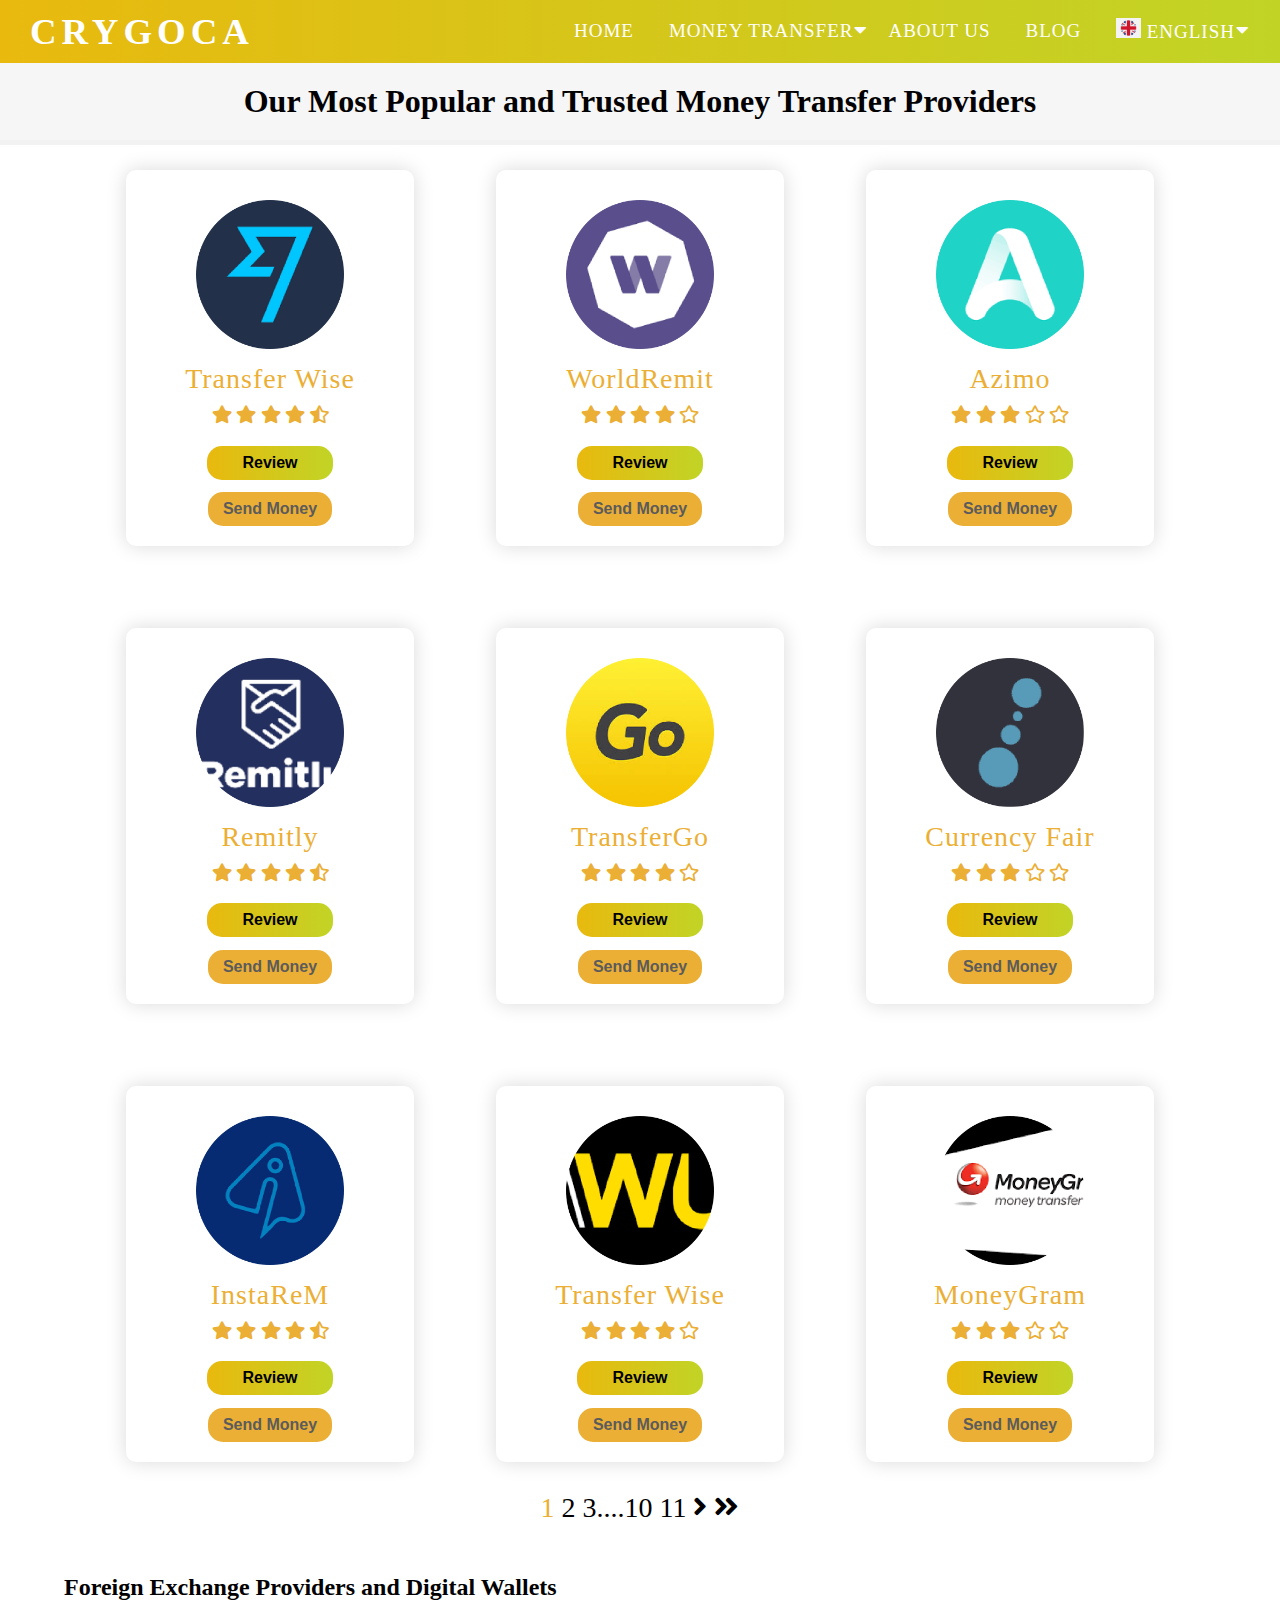
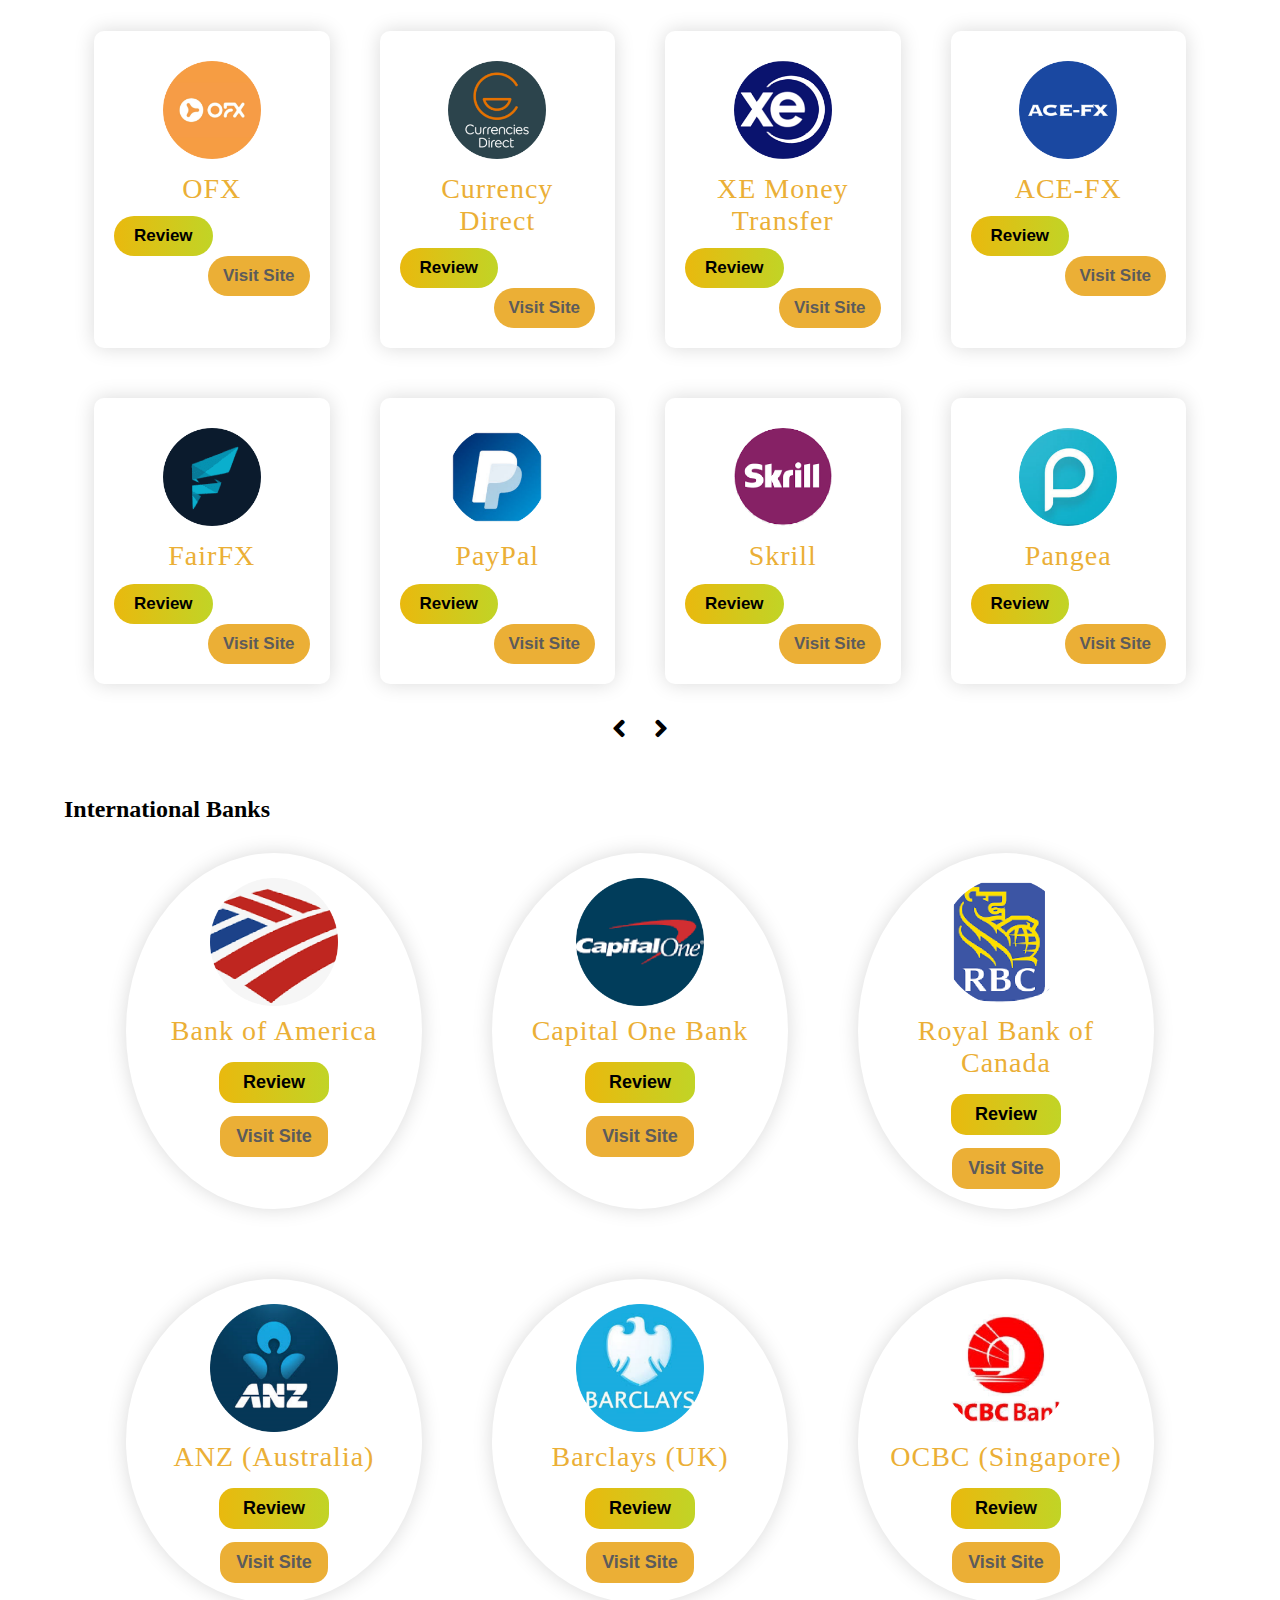
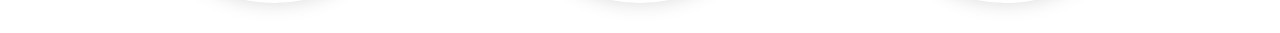
==== transferprovider.html @ bf5e72c8 "create web pages" ====
<!DOCTYPE html>
<html lang="en" dir="ltr">
  <head>
    <title></title>
    <meta charset="utf-8">
    <meta name="viewport" content="width=device-width, initial-scale=1.0">
    
    <link href="css/css/all.css" rel="stylesheet">
    <link rel="stylesheet" href="styles.css">

  </head>

<body>  

<!-- HEADER -->

    <header class="header">
      <div class="container">
        <div class="header-left">
          <a href="index.html" class="crygoca">CRYGOCA</a>
        </div>
        <div class="header-right">    
          <input type="checkbox" id="navTrigger">
          <label for="navTrigger" class="nav-icon">
            <i class="fa fa-bars" id="open" aria-hidden="true"></i>
            <i class="fa fa-times" id="close" aria-hidden="true"></i>
          </label>
          <nav class="main-nav">
            <ul class="dropdown">
              <li class="drop-menu"><a class="item" href="index.html">HOME</a></li>
              <li class="drop-menu">
                <a class="item" href="#">MONEY TRANSFER</a> <i class="fas fa-caret-down" id="careti"></i>
                <ul class="dropdown">
                  <li class="drop-menu"><a class="anchor-item" href="moneytransfer.html">Compare</a></li> 
                  <li class="drop-menu"><a class="anchor-item" href="transferprovider.html">Transfer Provider</a> <i class="fas fa-caret-down" id="caret"></i><br>
                    <ul class="dropdown">
                      <li class="drop-menu"><a class="anchor-item2" href="transferwise.html">Transferwise</a></li>
                    </ul>
                  </li>
                </ul>
              </li>
              <li class="drop-menu"><a class="item" href="aboutus.html">ABOUT US</a></li>
              <li class="drop-menu"><a class="item" href="blog.html">BLOG</a></li>
              <li class="drop-menu"><a class="item" href="#"><img src="images/uk.png" class="uk-image"> ENGLISH</a> <i class="fas fa-caret-down" id="careti"></i>
                <ul class="dropdown">
                  <li class="drop-menu"><a class="sub-item" href="#"><img src="images/uk.png" class="uk-image"> <b>GERMANY</b></a></li> 
                </ul>
              </li>
            </ul>
          </nav>
        </div>
      </div>
    </header>


<!-- SECTION 1 -->

    <div class="popular">
    	<h1 class="popular-heading">Our Most Popular and Trusted Money Transfer Providers</h1>
    </div>

    <div class="popular-container">
      	<div class="popular-row">
      		<div class="popular-col">
      			<img src="images/t-wise.png" class="transferwise-img" alt="responsive">
        		<div class="transferwise-heading">Transfer Wise</div>
            	<div class="rating">
              		<i class="fas fa-star transferwise-star"></i>
              		<i class="fas fa-star transferwise-star"></i>
              		<i class="fas fa-star transferwise-star"></i>
              		<i class="fas fa-star transferwise-star"></i>
              		<i class="fas fa-star-half-alt transferwise-star"></i>
            	</div>
	            <button class="transfer-review">Review</button>
	            <br>
	            <button class="transfer-send">Send Money</button>
	        </div>
	        <div class="popular-col">
      			<img src="images/w-remit.png" class="transferwise-img" alt="responsive">
        		<div class="transferwise-heading">WorldRemit</div>
            	<div class="rating">
              		<i class="fas fa-star transferwise-star"></i>
              		<i class="fas fa-star transferwise-star"></i>
              		<i class="fas fa-star transferwise-star"></i>
              		<i class="fas fa-star transferwise-star"></i>
              		<i class="far fa-star transferwise-star"></i>
            	</div>
	            <button class="transfer-review">Review</button>
	            <br>
	            <button class="transfer-send">Send Money</button>
	        </div>
	        <div class="popular-col">
      			<img src="images/azimo.png" class="transferwise-img" alt="responsive">
        		<div class="transferwise-heading">Azimo</div>
            	<div class="rating">
              		<i class="fas fa-star transferwise-star"></i>
              		<i class="fas fa-star transferwise-star"></i>
              		<i class="fas fa-star transferwise-star"></i>
              		<i class="far fa-star transferwise-star"></i>
              		<i class="far fa-star transferwise-star"></i>
            	</div>
	            <button class="transfer-review">Review</button>
	            <br>
	            <button class="transfer-send">Send Money</button>
	        </div>
	        <div class="popular-col">
      			<img src="images/remit.png" class="transferwise-img" alt="responsive">
        		<div class="transferwise-heading">Remitly</div>
            	<div class="rating">
              		<i class="fas fa-star transferwise-star"></i>
              		<i class="fas fa-star transferwise-star"></i>
              		<i class="fas fa-star transferwise-star"></i>
              		<i class="fas fa-star transferwise-star"></i>
              		<i class="fas fa-star-half-alt transferwise-star"></i>
            	</div>
	            <button class="transfer-review">Review</button>
	            <br>
	            <button class="transfer-send">Send Money</button>
	        </div>
	        <div class="popular-col">
      			<img src="images/t-go.png" class="transferwise-img" alt="responsive">
        		<div class="transferwise-heading">TransferGo</div>
            	<div class="rating">
              		<i class="fas fa-star transferwise-star"></i>
              		<i class="fas fa-star transferwise-star"></i>
              		<i class="fas fa-star transferwise-star"></i>
              		<i class="fas fa-star transferwise-star"></i>
              		<i class="far fa-star transferwise-star"></i>
            	</div>
	            <button class="transfer-review">Review</button>
	            <br>
	            <button class="transfer-send">Send Money</button>
	        </div>
	        <div class="popular-col">
      			<img src="images/c-fair.png" class="transferwise-img" alt="responsive">
        		<div class="transferwise-heading">Currency Fair</div>
            	<div class="rating">
              		<i class="fas fa-star transferwise-star"></i>
              		<i class="fas fa-star transferwise-star"></i>
              		<i class="fas fa-star transferwise-star"></i>
              		<i class="far fa-star transferwise-star"></i>
              		<i class="far fa-star transferwise-star"></i>
            	</div>
	            <button class="transfer-review">Review</button>
	            <br>
	            <button class="transfer-send">Send Money</button>
	        </div>
	        <div class="popular-col">
      			<img src="images/i-rem.png" class="transferwise-img" alt="responsive">
        		<div class="transferwise-heading">InstaReM</div>
            	<div class="rating">
              		<i class="fas fa-star transferwise-star"></i>
              		<i class="fas fa-star transferwise-star"></i>
              		<i class="fas fa-star transferwise-star"></i>
              		<i class="fas fa-star transferwise-star"></i>
              		<i class="fas fa-star-half-alt transferwise-star"></i>
            	</div>
	            <button class="transfer-review">Review</button>
	            <br>
	            <button class="transfer-send">Send Money</button>
	        </div>
	        <div class="popular-col">
      			<img src="images/wu.png" class="transferwise-img" alt="responsive">
        		<div class="transferwise-heading">Transfer Wise</div>
            	<div class="rating">
              		<i class="fas fa-star transferwise-star"></i>
              		<i class="fas fa-star transferwise-star"></i>
              		<i class="fas fa-star transferwise-star"></i>
              		<i class="fas fa-star transferwise-star"></i>
              		<i class="far fa-star transferwise-star"></i>
            	</div>
	            <button class="transfer-review">Review</button>
	            <br>
	            <button class="transfer-send">Send Money</button>
	        </div>
	        <div class="popular-col">
      			<img src="images/m-gram.png" class="transferwise-img" alt="responsive">
        		<div class="transferwise-heading">MoneyGram</div>
            	<div class="rating">
              		<i class="fas fa-star transferwise-star"></i>
              		<i class="fas fa-star transferwise-star"></i>
              		<i class="fas fa-star transferwise-star"></i>
              		<i class="far fa-star transferwise-star"></i>
              		<i class="far fa-star transferwise-star"></i>
            	</div>
	            <button class="transfer-review">Review</button>
	            <br>
	            <button class="transfer-send">Send Money</button>
	        </div>
      	</div>
      	<div class="pag"><span class="active">1</span> 2 3....10 11 <i class="fas fa-angle-right"></i> <i class="fas fa-angle-double-right"></i></div>

<!-- SECTION 2 -->

    <h2 class="popular-sub-heading">Foreign Exchange Providers and Digital Wallets</h2>      		
      	<div class="popular-row1">
      		<div class="popular-col1">
      			<img src="images/ofx2.png" class="digital-img" alt="responsive">
                <div class="transferwise-heading">OFX</div>
                <div class="btn-class">
                	<button class="digital-review">Review</button>                    
                	<button class="digital-visit">Visit Site</button>
                </div>
      		</div>
      		<div class="popular-col1">
      			<img src="images/c-direct2.png" class="digital-img" alt="responsive">
                 <div class="transferwise-heading">Currency Direct</div>
                <div class="btn-class">
                	<button class="digital-review">Review</button>                    
                	<button class="digital-visit">Visit Site</button>
                </div>
      		</div>
      		<div class="popular-col1">
      			<img src="images/xe.png" class="digital-img" alt="responsive"></center>
                <div class="transferwise-heading">XE Money Transfer</div>
                <div class="btn-class">
                	<button class="digital-review">Review</button>                    
                	<button class="digital-visit">Visit Site</button>
                </div>
      		</div>
      		<div class="popular-col1">
      			<img src="images/ace-fx.png" class="digital-img" alt="responsive"></center>
                <div class="transferwise-heading">ACE-FX</div>
                <div class="btn-class">
                	<button class="digital-review">Review</button>                    
                	<button class="digital-visit">Visit Site</button>
                </div>
      		</div>
      		<div class="popular-col1">
      			<img src="images/fairfx.png" class="digital-img" alt="responsive">
                <div class="transferwise-heading">FairFX</div>
                <div class="btn-class">
                	<button class="digital-review">Review</button>                    
                	<button class="digital-visit">Visit Site</button>
                </div>
      		</div>
      		<div class="popular-col1">
      			<img src="images/paypal.png" class="digital-img" alt="responsive">
                <div class="transferwise-heading">PayPal</div>
                <div class="btn-class">
                	<button class="digital-review">Review</button>                    
                	<button class="digital-visit">Visit Site</button>
                </div>
      		</div>
      		<div class="popular-col1">
      			<img src="images/skrill.png" class="digital-img" alt="responsive">
                <div class="transferwise-heading">Skrill</div>
                <div class="btn-class">
                	<button class="digital-review">Review</button>                    
                	<button class="digital-visit">Visit Site</button>
                </div>
      		</div>
      		<div class="popular-col1">
      			<img src="images/paga.png" class="digital-img" alt="responsive">
                <div class="transferwise-heading">Pangea</div>
                <div class="btn-class">
                	<button class="digital-review">Review</button>                    
                	<button class="digital-visit">Visit Site</button>
                </div>
      		</div>      		
      	</div>
      	<div class="pag"><i class="fas fa-angle-left"></i> &nbsp;&nbsp; <i class="fas fa-angle-right"></i></div>

<!-- SECTION 3 -->

    <h2 class="popular-sub-heading">International Banks</h2>      		
      	<div class="popular-row3">
      		<div class="popular-col3">
      			<img src="images/boa.png" class="bank-img" alt="responsive">
                <div class="transferwise-heading">Bank of America</div>
                <div class="btn-class">
                	<button class="bank-review">Review</button>
                	<br>                    
                	<button class="bank-visit">Visit Site</button>
                </div>
      		</div>
      		<div class="popular-col3">
      			<img src="images/cob.png" class="bank-img" alt="responsive">
                <div class="transferwise-heading">Capital One Bank</div>
                <div class="btn-class">
                	<button class="bank-review">Review</button>
                	<br>                    
                	<button class="bank-visit">Visit Site</button>
                </div>
      		</div>
      		<div class="popular-col3">
      			<img src="images/rbc.png" class="bank-img" alt="responsive">
                <div class="transferwise-heading">Royal Bank of Canada</div>
                <div class="btn-class">
                	<button class="bank-review">Review</button>
                	<br>                    
                	<button class="bank-visit">Visit Site</button>
                </div>
      		</div>
      		<div class="popular-col3">
      			<img src="images/anz.png" class="bank-img" alt="responsive">
                <div class="transferwise-heading">ANZ (Australia)</div>
                <div class="btn-class">
                	<button class="bank-review">Review</button>
                	<br>                    
                	<button class="bank-visit">Visit Site</button>
                </div>
      		</div>
      		<div class="popular-col3">
      			<img src="images/bb.png" class="bank-img" alt="responsive">
                <div class="transferwise-heading">Barclays (UK)</div>
                <div class="btn-class">
                	<button class="bank-review">Review</button>
                	<br>                    
                	<button class="bank-visit">Visit Site</button>
                </div>
      		</div>
      		<div class="popular-col3">
      			<img src="images/ocbc.png" class="bank-img" alt="responsive">
                <div class="transferwise-heading">OCBC (Singapore)</div>
                <div class="btn-class">
                	<button class="bank-review">Review</button>
                	<br>                    
                	<button class="bank-visit">Visit Site</button>
                </div>
      		</div>
      	</div>
    </div>


  </body>
</html>
---- styles.css ----
*, *:after, *:before{
      box-sizing: border-box;
      margin: 0;
      padding: 0;
    }

    body{
      margin: 0;
    }
/*PRE-LOADER*/

    .main{
      width: 100%;
      height: 100%;
      background: linear-gradient(80deg, #110e1f, #00fff9);
      position: fixed;
      top: 0;
      left: 0;
      z-index: 9999;
    }
    .text{
      font-family: Gloss And Bloom;
      font-size: 100px;
      text-align: center;
      position: absolute;
      top: 40%;
      left: 50%;
      transform: translate(-50%, -50%) rotate(-5deg);
      color: #fff;
      -webkit-background-clip: text;
      pointer-events: none;
      animation: anime1 1s infinite, anime2 10s forwards;
    }
    @keyframes anime1{
      0%{background-image:url(images/01.jpg);}
      10%{background-image:url(images/02.jpg);}
      20%{background-image:url(images/03.jpg);}
      30%{background-image:url(images/04.jpg);}
      40%{background-image:url(images/05.jpg);}
      50%{background-image:url(images/06.jpg);}
      60%{background-image:url(images/07.jpg);}
      70%{background-image:url(images/08.jpg);}
      80%{background-image:url(images/09.jpg);}
      90%{background-image:url(images/010.jpg);}
      100%{background-image:url(images/011.jpg);}
    }
    @keyframes anime2{
      from{color: #fff;}
      to{color: transparent;}
    }
    .title{
      font-family: monospace;
      font-size: 12px;
      color: #fff;
      letter-spacing: 5px;
      position: absolute;
      top: 60%;
      left: 50%;
      transform: translate(-50%, -50%);
    }
    .bar{
      width: 80px;
      height: 2px;
      background-color: #282246;
      position: absolute;
      top: 63%;
      left: 50%;
      transform: translate(-50%, -50%);
      z-index: 999;
    }
    #fill{
      width: 0%;
      height: 100%;
      background-color: #fff;
      position: relative;
      top: 0px;
      left: 0px;
    }

/*==========================================================================================*/


    /*HEADER*/
    /*===========================================================================================*/
    
    .header{
      background-image: linear-gradient(to right, #e9b90e , #c1d426);
      /*position: fixed;*/
      left: 0;
      top: 0;
      width: 100%;
      z-index: 110;
      padding: 10px 30px;
    }

    .container{
      max-width: 1300px;
      width: 100%;
      margin: 0 auto;
      display: flex;
      align-items: center;
      justify-content: space-between;
    }

    .toggle, [id^=drop]{
      display: none;
    }

    .crygoca{
      font-size: 2.3em;
      font-weight: bolder;
      letter-spacing: 5px;
      text-decoration: none;
      color: #fff;
    }

    .item{
      font-weight: 500;
      font-size: .95em;
      text-align: center;
    }

    .main-nav .dropdown{
      padding: 0;
      margin: 0;
      list-style: none;
    }

    .main-nav .dropdown .drop-menu{
      float: left;
      margin: 0 0 0 5px;
      position: relative;
      font-size: 20px;
      letter-spacing: 1px;
      font-weight: 300;
    }

    .anchor-item{
        margin-left: 3%;
        font-size: 20px;
        color: #000;
      }

      .anchor-item2{
        font-size: 18px;
      }

    .main-nav .dropdown .drop-menu .item{
      color: #fff;
      text-decoration: none;
      text-transform: capitalize;
      padding: 5px 15px;
      display: block;
      line-height: 1.4;
      transition:  all 0.1s ease-out;
      position: relative;
    }

    .main-nav .dropdown .drop-menu .item::before {
      content: '';
      position: absolute;
      left: 0;
      bottom: 0;
      height: .2rem;
      width: 100%;
      background-color: #FFF;
      transform: scaleX(0);
      transform-origin: right;
      transition: transform .4s linear; 
    }

    .main-nav .dropdown .drop-menu .item:hover::before {
      transform: scaleX(1);
      transform-origin: center;
    }

    .main-nav .dropdown .dropdown{
      position: absolute;
      left: 0;
      top: 52px;
      white-space: nowrap;
      transition:  all 0.5s ease-out;
      opacity: 0;
      pointer-events: none;
      width: 100%;
      background-image: linear-gradient(to right, #e9b90e , #c1d426);
    }

    .main-nav .dropdown .dropdown .drop-menu{
      float: none;
      margin: 0;
      text-decoration: none;
      text-align: center;
      font-size: 15px;
      line-height: 35px;
      /*border-bottom: 1px solid #fff;*/
    }

    .main-nav .dropdown .dropdown .drop-menu:hover{
      background: #e9b90e;
    }

    .main-nav > .dropdown > .drop-menu > .dropdown:after{
      content: "";
      position: absolute;
      bottom: 100%;
      left: 0;
      height: 16px;
      width: 100%;
    }

    .main-nav .dropdown .dropdown .drop-menu .sub-item{
      color: #eaeaea;
      font-weight: 400;
      text-decoration: none;
      font-family: "ubuntu";
    }

    .main-nav .dropdown .dropdown .drop-menu .anchor-item{
      color: #eaeaea;
      font-weight: 400;
      text-decoration: none;
      font-family: "ubuntu";
    }

    .main-nav .dropdown .dropdown .drop-menu .anchor-item2{
      color: #949393;
      font-weight: 400;
      text-decoration: none;
      font-family: "ubuntu";
    }

    .main-nav .dropdown .drop-menu:hover > .dropdown{
      opacity: 1;
      pointer-events: auto;      
    }

    .main-nav .dropdown .drop-menu:hover .dropdown .drop-menu:hover>.item{
      background: #e9b90e;
      color: #fff;
    }

    .main-nav .dropdown .drop-menu i{
      position: absolute;
      right: 0;
      top: 7px;
      color: #fff;
    }

    .main-nav .dropdown .drop-menu:hover > #careti{
      color: #fff;
      transition: all 0.3s ease-out;
      transform: rotate(180deg);
      margin-top: 10px
    }

    .main-nav .dropdown .drop-menu:hover > #caret{
      color: #fff;
      transition: all 0.3s ease-out;
      transform: rotate(-90deg);
      margin-top: 2px;
      margin-right: 6px;
    }

    .main-nav .dropdown .dropdown .dropdown{
      left: 100%;
      top: 0;
    }

    .main-nav .dropdown .dropdown .drop-menu:hover > i{
      color: #fff;
    }

    .nav-icon>#close, .nav-icon>#open{
      display: none;
      font-size: 26px;
      color: #fff;
      cursor: pointer;
    }    

    .uk-image{
      height: 20px;
    }

    /*======================================================================================*/

    /*BANNER SECTION*/

   .banner{
      background-image: url("./images/image11.png");
      background-repeat: no-repeat;
      background-position: center;
      background-size: cover;
      height: auto;
      border: 1px solid #707070;
      color: #caa566;
      width: 100%;
    }

     
    .row > div{
      margin: 8% 2%;
    }
    .row {
        display: flex;
        align-items: center;
        width: 90%;
        margin: auto auto;
        justify-content: space-between;
    }

    .col-1{
      flex:2;
      padding: 20px;
      background-color: #fff;
      border-radius: 10px;
      height: auto;
      width: 100%;
    }

    .col-2{
      flex:2;
      padding: 0;
    }

    .col-1-title{
      color: #fff;
      font-size: 2.3em;
      text-align: center;
    }

    .sub-title{
      color: #fff;
      font-size: 1.5em;
      text-align: center;
      line-height: 35px;
      margin-top: 20px;
    }

    /*Banner end*/

/*========================================================================================*/

    /*SECTION 2*/

    .container-2 {
      width: 80%;
      margin: auto;
    }

    .row2 {
      display: flex;
      flex-wrap: wrap;
      justify-content: space-around;
      align-items: center;      
    }

    .col2 {
      flex-basis: 25%;
      min-width: 20rem;
      margin-bottom: 3rem;
      text-align: center;
      padding: 40px 19px;
      line-height: 20px;
      box-shadow: 7px 7px 3px #d2d2d2;
      height: 100%;
      width: 100%;
      transition: all .5s;
    }

    .col2:hover{
      transform: translateY(-10px);
    }

    .responsive{
      width: 20%;
    }

    .row2-head{
      font-weight: 400;
      font-size: 30px;
      margin-top: 50px;
      padding: 0 10px;
    }

    .row2-sub-head{
      font-weight: bolder;
      font-size: 40px;
      padding:  0 10px;
      margin-bottom: 20px;
    } 

    .row2-title{
      font-size: 21px;
      margin-top: 20px;
      color: #9e9e9e;
    }

    /*Section 2 end*/

    /*======================================================================================*/

    /*SECTION 3*/

    .row3 {
        display: flex;
        flex-wrap: wrap;
        align-items: flex-start;
        margin: auto auto;
        justify-content: space-between;
    }

    .container-3{
      background-color: #F6F6F6;
      width: 90%;
      height: auto;
      margin: auto auto;
    }
    

    .col3-1{
      flex:2;
      padding: 20px;
    }

    .col3-2{
      flex:3;
      padding: 20px;
      text-align: center;
    }

    .woman-img{
      height: auto;
      width: 100%;
    }

    .row3-title{
      font-family: "ubuntu";
      font-size: 35px;
      margin-bottom: 20px;
      color: #ebaf36;
      letter-spacing: 2px;
      position: relative;
    }

    .row3-title::after{
      content: '';
      display: block;
      width: 15%;
      height: .3rem;
      background-color: #ebaf36;
      position: absolute;
      top: 25px;
    }

    .row3-subtitle{
      font-weight: bolder;
      font-family: "ubuntu";
      margin-bottom: 3%;
      letter-spacing: 1px;
      font-size: 32px;
    }

    .row3-text{
      color: #656565;
      font-size: 22px;
      margin-bottom: 14%;
      line-height: 45px;
    }

    .agency-btn{
      background-image: linear-gradient(to right, #e9b90e , #c1d426);
      font-size: 20px;
      text-decoration: none;
      color: #000;
      border-radius: 30px;
      font-weight: bold;
      letter-spacing: 3px;
      height: auto;
      width: auto;
      padding: 8px 13px;
      transition: all .5s;
    }

    .agency-btn:hover{
      color: #fff;
      transform: translateY(-15px);
    }

    /*section 3 end*/

    /*===============================================================================================*/

    /*SECTION 4*/

    .review{
      background-image: url("./images/review.png");
      background-repeat: no-repeat;
      background-position: center;
      background-size: cover;
      height: auto;
      width: 90%;
      margin: 80px auto; 
    }

    .row4{
      display: flex;
      justify-content: space-between;
    }

    .col4{
      
      width: 100%;
      height: auto;
    }

    .col4-1{
      padding: 40px;
      flex-basis: 60%;
    }

    .row4-title{
      color: #000;
      border-left: 6px solid #ebaf36;
      padding: 15px;
      font-size: 35px;
    }

    .row4-sub-title{
      color: #ebaf36;
      font-weight: bold;
      font-size: 40px;
      padding: 15px;
    }

    .row4-text{
      font-size: 23px;
      color: #000;
      margin-bottom: 20px;
      padding: 15px;
      line-height: 35px;
    }

    .review-btn{
      background-image: linear-gradient(to right, #e9b90e , #c1d426);
      font-size: 17px;
      text-decoration: none;
      color: #000;
      border-radius: 12px;
      font-weight: bold;
      letter-spacing: 3px;
      height: auto;
      width: auto;
      padding: 8px 10px;
      float: right;
      margin-right: 6%;
      transition: all .5s;
    }

    .review-btn:hover{
      color: #fff;
      transform: translateY(-5px);
    }

    .col4-2{
      flex-basis: 40%;
      display: grid;
      grid-template-columns: auto auto auto;
      grid-column-gap: 40px;
      grid-row-gap: 28px;
      padding: 40px;
    }

    .moneyprovider{
      width: 100%;
      transition: all .7s;
    }

    .moneyprovider:hover {
      transform: translateY(-10px);
    }

    /*section 4 end*/

    /*===============================================================================================*/

    /*SECTION 5*/

    .feature{
      background-image: url("./images/feature.png");
      background-repeat: no-repeat;
      background-position: center;
      background-size: 100% 100%;
      height: auto;
      width: 90%;
      margin: 80px auto; 
      padding-bottom: 30px;
    }

    .row5-heading{
      color: #fff; 
      font-size: 35px;
      font-weight: bold;
      text-align: center;
      padding-top: 25px;
      margin-bottom: 10px;
    }

    .row5-sub-heading{
      color: #fff;
      text-align: center;
      padding: 0 10px;
    }

    .row5{
      display: grid;
      grid-template-columns: repeat(4, 1fr);
      grid-gap: 23px;
      padding: 20px;
      margin-top: 35px;
      margin-bottom: 40px;
    }

    .col5-1{
      background: #fff;
      border-radius: 10px;
      text-align: center;
      transition: all .5s;
    }

    .col5-1:hover{
      transform: translateY(-10px);
    }

    .row5-title{
      color: #ebaf36;
      font-size: 18px;
    }

    .row5-text{
      color: #000;
      font-size: 17px;
      font-weight: bold;
      margin: 23px;
    }

    .row5-responsive{
      width: 20%;
      margin: 20px;
    }

    .feature-btn{
      background-image: linear-gradient(to right, #e9b90e , #c1d426);
      font-size: 17px;
      text-decoration: none;
      color: #000;
      border-radius: 12px;
      font-weight: bold;
      letter-spacing: 3px;
      height: auto;
      width: auto;
      padding: 12px 10px;
      border: none;
      transition: all .5s;
    }

    .feature-btn:hover{
      color: #fff;
      transform: translateY(-5px);
    }

    /*section 5 end*/

    /*===============================================================================================*/

    /*SECTION 6*/

    .container6{
      background-color: #D2D2D2;
      height: auto;
      width: 90%;
      margin: 80px auto;
    }

    .row6-head{
      text-align: center;
      padding: 20px;
      font-size: 25px;
      font-weight: bolder;
    }

    .row6-subtitle{
      color: #000;
      font-size: 17px;
      font-weight: bold;
      text-align: center;
      width: 50%;
      margin: auto auto;
    }

    .container6-1{
      width: 85%;
      margin: auto;
    }

    .row6{
      display: flex;
      flex-wrap: wrap;
      justify-content: space-around;
      align-items: center;
    }

    .col6-1{
      flex-basis: 25%;
      min-width: 20rem;
      margin-top: 2rem;
      margin-bottom: 1rem;
      text-align: center;
      border-radius: 10px;
      background: #fff;
      font-size: 18px;
      color: #ebaf36;
      padding: 40px 19px;
      line-height: 20px;
      height: 100%;
      width: 100%;
      transition: all .5s;
    }

    .col6-1:hover{
      transform: translateY(-10px);
    }

    .row6-responsive{
      width: 20%;
      margin: 20px;
    }

    /*section 6 end*/

    /*===============================================================================================*/

    /*SECTION 7*/

    .container7{
      background-image: url("./images/asset 1.png");
      background-repeat: no-repeat;
      background-position: center;
      background-size: cover;
      height: auto;
      width: 90%;
      margin: 80px auto;
      padding-bottom: 30px;
    }

    .row7-title{
      text-align: center;
      color: #ebaf36;
    }

    .col7-1{
      flex-basis: 25%;
      min-width: 20rem;
      margin-top: 2rem;
      margin-bottom: 1rem;
      text-align: center;
      border-radius: 10px;
      background: #fff;
      font-size: 20px;
      color: #000;
      padding: 40px 19px;
      line-height: 20px;
      height: 100%;
      width: 100%;
      transition: all .5s;
      font-weight: bold;
    }

    .col7-1:hover{
      transform: translateY(-10px);
    }

    .row7-text{
      margin-top: 15px;
    }


    /*section 7 end*/

    /*===============================================================================================*/

    /*SECTION 8*/

    .container8{
      height: auto;
      width: 90%;
      margin: 80px auto;
    }

    .row7-head{
      text-align: center;
      color: #656565;
      margin-bottom: 10px;
    }

    .row7-title{
      text-align: center;
      color: #ebaf36;
    }

    .row8 {
      display: flex;
      flex-wrap: wrap;
      align-items: flex-start;
      margin: auto auto;
      justify-content: space-between;
    }    

    .col8-1{
      flex:2;
      padding: 20px;
    }

    .col8-2{
      flex:3;
      padding: 20px;
      text-align: center;
    }

    .woman-img{
      height: auto;
      width: 100%;
    }

    /*section 8 end*/

    /*===============================================================================================*/

    /*SECTION 9*/

    .container9{
      background-image: url("./images/countries.png");
      background-repeat: no-repeat;
      background-position: center;
      background-size: cover;
      height: auto;
      width: 90%;
      margin: 80px auto;
    }

    .row9-1{
      width: 70%;
      margin: 50px auto;
      padding-top: 40px;
    }

    .row9-2 {
      display: flex;
      flex-wrap: wrap;
      justify-content: space-around;
      align-items: center;
      margin: auto;     
    }

    .col9 {
      flex-basis: 20%;
      min-width: 17rem;
      margin-bottom: 3rem;
      border-radius: 10px;
      padding: 31px;
      background-color: #fff;
      height: 100%;
      width: 100%;
      transition: all .5s;
      position: relative;
    }

    .country{
      font-size: 21px;
      font-weight: bold;
      float: left;
      position: absolute;
      left: 35%;
      top: 35%
    }

    .country-arrow{
      position: absolute;
      right: 10%;
      font-size: 32px;
      top: 28%;
    }

    .row9-responsive{
      width: 17%;
      position: absolute;
      left: 10%;
      top: 14%;
    }

    /*section 9 end*/

    /*===============================================================================================*/

    /*SECTION 10*/

    .container10{
      height: auto;
      width: 95%;
      margin: 80px auto;
      border-bottom: 4px solid #000;
      padding-bottom: 20px;
    }

    .row10-1{
      width: 60%;
      margin: auto auto;
    }

    .row10-2{
      display: grid;
      grid-template-columns: repeat(4, 1fr);
      padding: 20px;
      margin-top: 35px;
      margin-bottom: 40px;
    }

    .col10{
      background: #fff;
      border-radius: 10px;
      transition: all .5s;
      position: relative;
      padding: 15px;
    }

    .sub-col10{
      background: #f6f6f6;
      padding: 10px;
      width: 85%;
      height: auto;
      position: relative;
      margin-top: -28%;
      margin-left: 15%;
      box-shadow: 0 7px 7px #d6d6d6;
    }

    .col10-text{
      font-size: 18px;
      font-weight: bold;
    }

    .col10-date{
      font-size: 18px;
      color: #ebaf36;
      font-weight: bold;
    }

    .row10-responsive{
      width: 100%;
    }

    /*section 10 end*/

    /*===============================================================================================*/

    /*SECTION 11*/

    .container11{
      background-color: #D2D2D2;
      height: auto;
      width: 95%;
      margin: 80px auto;
      padding-top: 30px;
    }

    .row11-2{
      display: grid;
      grid-template-columns: repeat(4, 1fr);
    }

    .col11{
      transition: all .5s;
    }

    .col11:hover{
      transform: translateY(-5px);
    }

    .sub-col11{
      padding: 30px;
    }

    .blog-img{
      text-align: center;
      position: relative;
    }

    .blog{
      background: #fff;
      color: #ebaf36;
      padding: 20px;
      border-radius: 15px;
      height: auto;
      position: relative;
      margin-top: -15px;
    }

    .blog-responsive{
      width: 70%;
    }

    .blog > .blog-text{
      text-align: center;
      font-weight: bold;
      font-size: 18px;
    }

    b{
      color: #000;
    }

    /*section 11 end*/

    /*===============================================================================================*/

    /*SECTION 12*/

    .container12{
      height: auto;
      width: 95%;
      margin: 80px auto;
    }

    .sticky-text{
      text-align: center;
      background: #000;
      color: #fff;
      padding: 30px;
      font-size: 22px;
    }

    /*section 12 end*/

    /*===============================================================================================*/

    /*SECTION 13*/

    .container13{
      width: 95%;
      margin: auto;
      background: #000;
    }

    .row13{
      display: flex;
      flex-wrap: wrap;
      justify-content: space-around;
    }

    .col13{
      flex-basis: 25%;
      min-width: 20rem;
      padding: 40px 19px;
      height: 100%;
      width: 100%;
      transition: all .5s;
    }

    .footer-heading{
      font-size: 46px;
      color: #ebaf36;
    }

    .text-white{
      color: #fff;
      font-size: 20px;
    }

    .footer-img{
      width: 28%;
    }

    .explore-sub-heading{
      font-size: 28px;
      color: #ebaf36;
      margin-bottom: 10px;
    }

    .address{
      color: #fff;
      margin-bottom: 15px;
      font-size: 21px;
    }

    .address2{      
      color: #fff;
      font-size: 20px;
      margin-bottom: 15px;
    }

    .social-media{
      width: 15%;
      margin-right: 2%;
    }

    .row13-2{
      width: 100%;
      background-image: linear-gradient(to right, #e9b90e , #c1d426);
      padding: 15px;
      text-align: center;
    }

    .footer-list{
      display: inline-block;
      list-style: none;
      font-weight: bold;
      margin-right: 8%;
      font-size: 20px
    }

    /*=====================================================================================================*/

    /*ACCORDION*/


    .btn-wrapper{
      display: flex; 
      align-items: center;
      width: 100%;
      background-color: #ebaf36;
      border-radius: 10px;
      font-weight: bold;
      font-size: 16px;
      border: none;
      margin: 18px 0;
      padding: 10px 0px 10px 20px;
    }

    #accordion p {
        flex-basis: 95%;
        text-align: left;
    }

    .accordion-text{
      font-size: 22px;
      padding: 0 20px;
    }

    .ui-accordion-header-active {
        color: #fff;
    }

    .arrow {
        flex-basis: 5%;
        font-size: 22px;
    }

    .rotate{
        transition: all 0.2s ease;
    }

    .rotate.down{
        transform:rotate(90def);
    }
    .ui-state-active .fas{transform:rotate(90deg);
        transform:rotate(90def);}

   

    /*END ACCORDION*/

/***********************************************************************************************
									MONEY TRANSFER PAGE
************************************************************************************************/

  .section1{
    background-image: linear-gradient(to right bottom, rgba(0, 0, 0, 0.8), rgb(0, 0, 0, 0.5)), url(./images/night.png);
    background-repeat: no-repeat;
    background-position: center;
    background-size: cover;
    height: auto;
    border: 1px solid #707070;
    color: #5a4f53;
    width: 100%;
  }

   .section-row{
    display: flex;
    align-items: center;
    width: 85%;
    margin: auto auto;
    justify-content: space-between;
    padding: 20px;
   }

   .section-col-1{
    flex-basis: 30%;
    padding: 20px;
    background-color: #fff;
    border-radius: 10px;
    height: auto;
    width: 100%;
    margin: 30px 0;
   }

   .section-col-2{
    flex-basis: 60%;
    text-align: center;
    color: #fff;
   }

   .section-col-2>h2{
    font-size: 35px;
   }

   .section-col-2>p{
    font-size: 27px;
   }

   /*=============================================================================================*/

   /*SECTION 2*/

   .section2{
    width: 95%;
    margin: auto;
    height: auto;
    padding: 30px 10px;
   }

   .section2>h2{
    color: #ebaf36;
    font-size: 30px;
    margin-bottom: 10px;
   }

   .section2>p{
    font-size: 22px;
    line-height: 35px;
    margin-bottom: 15px;
   }

   .heading{
    color: #ebaf36;
    font-size: 30px;
    margin-bottom: 10px;
   }

   .exchange{
    font-size: 20px;
    margin-bottom: 10px;
   }

  /*=============================================================================================*/

   /*SECTION 3*/

  .section3{
    width: 80%;
    margin: 2% auto;
    height: auto;
    border-top: 1px solid black;
    padding: 30px 15px;
  }

  .section-row3{
    display: flex;
    flex-wrap: wrap;
    align-items: center;
  }

  .section-col3-1{
    flex-basis: 20%;
    text-align: center;
    min-width: 10rem;
  }

  .section-col3-2{
    flex-basis: 33%;
    min-width: 10rem;
    padding: 25px;
  }

  .section-col3-3{
    flex-basis: 20%;
    text-align: center;
    min-width: 10rem;
  }

  .section-col3-4{
    flex-basis: 17%;
    text-align: center;
    min-width: 10rem;
  }

  .section3-img{
    width: 85%;
    opacity: 0.9;
    transition: all .3s ease-in;
  }

  .section3-img:hover{
    transform: scale(1.1);
    opacity: 1;

  }

  .remitly{
    font-size: 26px;
    color: #ebaf36;
    transition: all .3s ease-in;
  } 

  .remitly:hover{
    font-size: 30px;
  }

    .remitly-est{
      color: #8b8b8b;
      font-size: 23px;
    }   

    .remitly-rate{
      color: #a1a1a1;
      font-size: 21px;
      font-weight: bold;
    }

    .remitly-rating{
      color: #676767;
      font-size: 27px;
    }
    
    .remitly-no{
      font-size: 48px;
      font-weight: bold;
      margin-top: 10%;
      color: #ebaf36;
    }

    .rating{
      margin-top: 4%;
    }
    
    .remitly-star{
      color: #ebaf36;
      font-size: 20px;
      text-align: center;
    }             
    
    .remitly-send{
      background-image: linear-gradient(to right, #e9b90e , #c1d426);
      border: none;
      padding: 8px 32px;
      font-size: 16px;
      border-radius: 23px;
      margin: 20px 0;
      font-weight: bold;

    }


    .remitly-send:hover{
      color: #fff;
      transform: translateY(-5px);
      transition: all .5s;
    }

    .remitly-review{
      background-color: #8b8b8b;
      color: #fff;
      border: none;
      border-radius: 21px;
      font-size: 16px;
      height: auto;
      width: auto;
      padding: 8px 24px;
      font-weight: bold;
    }

    .remitly-review:hover{
      color: #000;
      transform: translateY(-5px);
      transition: all .5s;
    }

    .section-row3-1{
      display: flex;
      flex-wrap: wrap;
      /*align-items: center;*/
      justify-content: space-between;     
      width: 76%;
      background-color: #e9e9e9;
      padding: 15px 20px;
      margin-top: 10px;
    }

    .section-col3>p{
      font-size: 22px;
    }

    .cash{
      font-weight: bolder;
    }

/***********************************************************************************************
									TRANSFER PROVIDER PAGE
************************************************************************************************/

	.popular{
		background-color: #f6f6f6;
	}

	.popular-heading{
		text-align: center;
		padding: 20px 0;
		box-shadow: 0 5px rgb(0 0 0 / 5%);
	}

	.popular-container{

	}

	.popular-row{
		width: 85%;
	    display: grid;
	    grid-template-columns: repeat(3, 1fr);
	    grid-gap: 82px;
	    padding: 30px;
	    margin: auto;
	}

	.popular-col{
		text-align: center;
		box-shadow: 0 0 20px #dadada;
		border-radius: 10px;
		padding: 20px;
	}

	.popular-col:hover{
		transform: scale(1.02);
		transition: all .4s ease-in;
	}

	.transferwise-img{
      	width: 60%;
      	margin: 10px;
    }

    .transferwise-img:hover{
    	transform: scale(1.02);
    	transition: all .4s ease-in;
    }

    .transferwise-heading{
    	color: #ebaf36;
	    font-size: 26px;
	    letter-spacing: 1px;
    }

    .rating{
    	color: #ebaf36;
		font-size: 18px;
		margin-bottom: 3%;
    }

    .transfer-review{
    	background-image: linear-gradient(to right, #e9b90e , #c1d426);
	    font-size: 16px;
	    border-radius: 15px;
	    font-weight: bolder;
	    height: auto;
	    margin: 5% 0;
	    padding: 8px 35px;
	    border: none;
    }

    .transfer-review:hover{
    	transform: scale(1.02);
			transition: all .5s;
			color: #fff;
    }

    .transfer-send{
    	background-color: #ebaf36;
	    color: #5c5b5b;
	    font-size: 16px;
	    border-radius: 15px;
	    font-weight: bolder;
	    height: auto;
	    border: none;
	    padding: 8px 15px;
    }

    .transfer-send:hover{
    	transform: scale(1.02);
			transition: all .5s;
			color: #000;
    }

    .pag{
	    font-size: 28px;
	    text-align: center;
	}

	.active{
		color: #ebaf36;
	}

	/*========================================================================================*/
	/*SECTION 2*/

	.popular-sub-heading{
		margin-top: 50px;
		margin-left: 5%;
	}

	.popular-row1{
		width: 90%;
	    display: grid;
	    grid-template-columns: repeat(4, 1fr);
	    grid-gap: 50px;
	    padding: 30px;
	    margin: auto;
	}

	.popular-col1{
		text-align: center;
		box-shadow: 0 0 20px #dadada;
		border-radius: 10px;
		padding: 20px;
	}

	.popular-col1:hover{
		transform: scale(1.02);
		transition: all .4s ease-in;
	}

	.digital-img{
		width: 50%;
		margin: 10px;
	}

	.digital-img:hover{
    	transform: scale(1.02);
    	transition: all .4s ease-in;
    }

	.btn-class{
		margin-top: 6%;
	}

	.digital-review{
		background-image: linear-gradient(to right, #e9b90e , #c1d426);
	    border-radius: 20px;
	    font-weight: bolder;
	    height: auto;
	    float: left;
	    border: none;
	    padding: 10px 20px;
	    font-size: 17px;
	}

	.digital-review:hover{
    	transform: scale(1.02);
			transition: all .5s;
			color: #fff;
    }

	.digital-visit{
		background-color: #ebaf36;
	    color: #5c5b5b;
	    border-radius: 20px;
	    font-weight: bolder;
	    height: auto;
	    float: right;
	    border: none;
	    font-size: 17px;
	    padding: 10px 15px;
	}

	.digital-visit:hover{
    	transform: scale(1.02);
			transition: all .5s;
			color: #000;
    }

    /*========================================================================================*/
	/*SECTION 3*/

	.popular-row3{
		width: 85%;
	    display: grid;
	    grid-template-columns: repeat(3, 1fr);
	    grid-gap: 70px;
	    padding: 30px;
	    margin: auto;
	}

	.popular-col3{
		text-align: center;
		box-shadow: 0 0 20px #dadada;
		border-radius: 50%;
		padding: 20px;
	}

	.popular-col3:hover{
		transform: scale(1.02);
		transition: all .4s ease-in;
	}

	.bank-img{
		width: 50%;
		margin: 5px;
	}

	.bank-img:hover{
    	transform: scale(1.02);
    	transition: all .4s ease-in;
    }

	.bank-review{
		background-image: linear-gradient(to right, #e9b90e , #c1d426);
	    border-radius: 15px;
	    font-weight: bolder;
	    padding: 10px 24px;
	    margin-bottom: 5%;
	    border: none;
	    font-size: 18px;
	}

	.bank-review:hover{
		transform: scale(1.02);
			transition: all .5s;
			color: #fff;
	}

	.bank-visit{
		background-color: #ebaf36;
	    color: #5c5b5b;
	    border-radius: 15px;
	    font-weight: bolder;
	    height: auto;
	    border: none;
	    padding: 10px 16px;
	    font-size: 18px;
	}

	.bank-visit:hover{
		transform: scale(1.02);
			transition: all .5s;
			color: #000;
	}

/***********************************************************************************************
									TRANSFER WISE PAGE
************************************************************************************************/
	
	.transferwise-review{
		background-color: #f6f6f6;
		padding: 20px 0;
		box-shadow: 0 5px rgb(0 0 0 / 5%);
		height: 110px;
	}

	.twise-header{
	    float: right;
		margin-right: 16%;
	}

	.transferwise-review-heading, .transferwise-review-sub-heading{
		text-align: center;
		margin-bottom: 10px;
		margin-top: 0;						
	}

	.row-twise{
		display: flex;
		justify-content: space-between;
		width: 90%;
		margin: auto;
	}

	.col-twise1{
		flex-basis: 30%;
	    position: relative;
	    bottom: 90px;
	}

	.col-twise2{
		flex-basis: 70%;
		padding: 20px;
	}

	.row-twise1-1{
		display: flex;
		flex-direction: column;
		justify-content: center;
	}

	.col-twise1-1{
	    border-radius: 5px;
	    text-align: center;
	    background: #fff;
	    box-shadow: 0 0 20px #cac5c5;
	    margin: 10px;
	    padding: 30px;
	}

	.transferwise-heading{
    	color: #ebaf36;
	    font-size: 28px;
	    letter-spacing: 1px;
    }

    .rating{
    	color: #ebaf36;
		font-size: 18px;
		margin-bottom: 3%;
    }

    .transferwise-btn{
    	background-color: #ebaf36;
		color: #000;
		font-size: 18px;
		border-radius: 15px;
		font-weight: bold;
		padding: 10px;
		border: none;
		margin-top: 20px;
    }

    .alter{
    	text-align: center;
    	margin-top: 30px;
    	margin-bottom: 10px;
    	color: #ebaf36;
    }

    .col-twise1-2{
    	border-radius: 5px;
	    text-align: center;
	    background: #fff;
	    box-shadow: 0 0 20px #cac5c5;
	    margin: 10px 30px 10px 10px;
	    padding: 30px;
    }

    .transfer-review{
    	background-image: linear-gradient(to right, #e9b90e , #c1d426);
	    font-size: 16px;
	    border-radius: 15px;
	    font-weight: bolder;
	    height: auto;
	    margin: 5% 0;
	    padding: 8px 35px;
	    border: none;
    }

    .col-twise1-3{
    	border-radius: 5px;
	    text-align: center;
	    background: #fff;
	    box-shadow: 0 0 20px #cac5c5;
	    margin: 30px 30px 10px 10px;
	    padding: 30px;
    }

    .time{
    	color: #CACACA;
    	font-size: 20px;
		margin-bottom: 8px;
    }

    strong{
    	font-size: 24px;
    	color: #000;
    }

    .transferwise-sub-heading{
    	color: #ebaf36;
    	margin: 10px 0 15px 0;
		font-size: 24px;
    }

    .transferwise-sub-heading:hover{
    	color: #f5a400;
    	transition: all .5s ease-in-out;
    }

    .twise-text{
    	margin: 0 0 20px 0;
		font-size: 20px;
    }

    .fa-play{
    	font-size: 12px;
    	margin-right: 5px;
    }

    /*section 2*/

    /*====================================================================================================*/

    /*section 3*/

    .overall{
    	width: 95%;
	    text-align: center;
	    margin: auto auto 30px auto;
    }

    .overall-img{
    	position: relative;
	    top: 91px;
	    box-shadow: 0 0 20px #cac5c5;
	    border-radius: 100px;
	    width: 200px;
    }

    .overall-col{
    	background: #e9e9e9;
	    height: auto;
	    padding-top: 99px;
    }

    .overall-head{
    	font-size: 22px;
	    color: #000;
	    letter-spacing: 1px;
    }

    .overall-rating{
    	color: #ebaf36;
	    font-size: 28px;
	    padding: 18px 0;
    }

/***********************************************************************************************
									ABOUT US PAGE
************************************************************************************************/
	
	.about{
		background: #f6f6f6;
		text-align: center;
	}

	.about-us{
		font-size: 30px;
		font-weight: bold;
		padding: 10px 0;
		color: #ebaf36;									
	}

	.about-head{
		font-size: 22px;
	    font-weight: bold;
	    max-width: 70%;
	    padding-bottom: 10px;
	    margin: auto;
	}

	.about-row{
		display: flex;
	    align-items: flex-start;
	    width: 95%;
	    margin: auto;
		margin: 30px 15px
	}

	.about-col{
		flex-basis: 35%;
		padding: 20px;
	}

	.about-row1{
		display: flex;
		flex-direction: column;
	}

	.about-col1-1{
		box-shadow: 0 0 20px #cac5c5;
	    padding: 20px;
	    border-radius: 10px;
	    margin-bottom: 40px;
	    text-align: center;
	}

	.about-col1-2{
		box-shadow: 0 0 20px #cac5c5;
	    padding: 20px;
	    border-radius: 10px;
	}

	.about-sub-heading{
		font-size: 27px;
	    color: #ebaf36;
	    margin-left: 10px;
	}

	.about-text{
		margin: 10px;
		font-size: 22px;
	}

	.about-col2{
		flex-basis: 65%;
		padding: 20px;
	}

	.about-sub-heading2{
		font-size: 30px;
	    color: #ebaf36;
	    margin-bottom: 10px;
	}

	.about-text2{
		font-size: 22px;
		margin-bottom: 10px;
	}


	/*================================================*/
	/*SECTION 2*/

	.about-sub-heading3{
		color: #ebaf36;
	    text-align: center;
	    max-width: 60%;
	    margin: auto;
	}

	.about-section2{
		margin: 30px auto;
		width: 90%;
	}

	.about-sub-heading4{
		color: #ebaf36;
	}

	.about-row2{
		display: flex;
		align-items: center;
		border-bottom: 1px solid;
	}

	.about-col3-1{
		flex-basis: 35%;
		padding: 10px 10px 0 0;
	}

	.about-sub-heading5{
		color: #ebaf36;
		margin-bottom: 10px;
	}

	.about-col3-2{
		flex-basis: 65%;
		padding: 20px;
	}

	/*================================================*/
	/*SECTION 3*/

	.about-section3{
		margin: 30px auto;
		width: 90%;
	}

	.about-row3{
		display: flex;
	}

	.about-col4-1{
		flex-basis: 20%;
		/*padding: 20px 40px;*/
		text-align: center;
	}

	.about-col4-2{
		flex-basis: 80%;
		padding: 20px 0;
	}

	.about-img4{
		width: 80%;
	}

	.name{
		font-size: 30px;
		margin-bottom: 10px;
	}

	.founder{
		font-size: 22px;
		margin-bottom: 10px;
	}

/***********************************************************************************************
									BLOG PAGE
************************************************************************************************/

	.blog-wrapper{
		width: 90%;
		margin: 20px auto;
	}

	.latest{
		text-align: center;
	}

	.blog-latest1{
		font-size: 35px;
	    font-weight: bolder;
	    margin-bottom: 10px;
	    color: #ebaf36;
	}

	.blog-latest2{
		font-size: 23px;
		font-weight: bold;
	}

	.blog-row{
		display: flex;
	    padding: 30px;
	    background: #E9E9E9;
	    margin: 50px 0px;
	}

	.blog-col1{
		flex-basis: 40%;
		padding: 20px
	}

	.blog-col2{
		flex-basis: 60%;
		padding: 20px
	}

	.blog-heading{
		font-size: 25px;
		margin: 14px;
		color: #ebaf36;
		text-decoration: none;
	}

	.blog-heading:hover{
		text-decoration: underline;
	}

	.about-text2{
		font-size: 20px;
	    margin-top: 2%;
	    margin-bottom: 3%;
	    margin-left: 14px;
	}

	.blog-date{
		font-size: 20px;
		color: #656565;
		margin-bottom: 8%;
		margin-left: 14px;
	}

	.latest-btn{
    	background-image: linear-gradient(to right, #e9b90e , #c1d426);
	    font-size: 16px;
	    border-radius: 15px;
	    font-weight: bolder;
	    height: auto;
	    padding: 12px 20px;
	    border: none;
	    text-decoration: none;
	    transition: all .5s ease-in;
    }

    .latest-btn:hover{
    	transform: scale(1.02);
    	box-shadow: 0 0 20px #cac5c5;
    	color: #fff;
    }

/***********************************************************************************************
									POST PAGE
************************************************************************************************/

	.post-banner{
		background-image: linear-gradient(to right bottom, rgba(0, 0, 0, 0.6), rgb(0, 0, 0, 0.6)), url(./images/banner-post.png);
		background-repeat: no-repeat;
		background-position: center;
	  	background-size: cover;
	  	width: 100%;
	  	height: 500px;
		border: 1px solid #707070;
		color: #caa566;
	}

	.post-banner1{
		text-align: center;
		margin-top: 14%;
		padding: 20px;
	}

	.banner-head{
		color: #ebaf36;
		font-size: 40px;
	}

	.banner-text{
		font-size: 20px;
		color: #fff;
	}

	.post-col{
		margin: 30px auto;
		width: 95%;
	}

	.post-head {
	    color: #EAD19E;
	    margin-bottom: -25px;
	    font-weight: bolder;
	    font-size: 40px;
	}

	.post-sub-head {
	    padding-left: 15px;
	    font-weight: bold;
	    font-size: 25px;
	}

	.post-text2{
		font-size: 22px;
		margin-bottom: 10px;
	}

	.sigue{
		margin: 25px 0;
	    color: #ebaf36;
	    font-size: 20px;
	}

	.post-container{
		width: 100%;
		margin: auto;
	}

	.articule-head{
		margin: 30px 0 10px 25px;
	}

	.post-row{
		display: flex;
	    flex-wrap: wrap;
	    justify-content: space-around;
	    align-items: center;
	}

	.post-col2{
		flex-basis: 30%;
	    min-width: 25rem;
	    margin-bottom: 3rem;
	    width: 100%;
	    padding: 12px;
	}

	.post-img{
		width: 100%;
		opacity: 0.8;
		transition: all .4s ease-in;
	}

	.post-img:hover{
		opacity: 1;
		transform: scale(1.02);
	}

	.post-text {
	    font-weight: bold;
	    font-size: 20px;
	    margin: 5px 0;
	    transition: all .6s ease-in;
	}

	.post-text:hover{
		transform: scale(1.02);
	}

	.post-date {
	    color: #cccccc;
	    font-size: 18px;
		transition: all .6s ease-in;
	}

	.post-date:hover{
		transform: scale(1.02);
		color: #262626;
	}

/**********************************************************************************************************************/
												/*RESPONSIVE*/
/**********************************************************************************************************************/
  

	@media screen and (max-width: 1300px){
		.transferwise-review{
    		height: auto;
    	}

    	.twise-header{
		   float: none;
    		margin-right: 0;
		}

    	.col-twise1 {
		    position: relative;
		    bottom: 0;
		    margin-top: 20px;
		}
	}

    @media screen and (max-width: 1300px){
        .row3-title{
          font-size: 30px;
        }

        .row3-title::after{
          display: none;
        }
    }

    @media screen and (max-width: 980px){

      .crygoca{
        font-size: 25px;
        font-weight: bolder;
        letter-spacing: 5px;
        text-decoration: none;
        color: #fff;
      }

      .item {
        font-weight: 500;
        font-size: 15px;
        text-align: center;
      }

      .uk-image{
        height: 7px;
      }

      .main-nav .dropdown .dropdown{
        top: 45px;
      }

      .main-nav .dropdown .dropdown .drop-menu {
        font-size: 12px;
      }

      .main-nav .dropdown .drop-menu{
        font-size: 16px;
        margin: 0;
      }

      .main-nav .dropdown .drop-menu .item{
        padding: 5px 10px;
      }

      .row3-title{
        font-size: 30px;
      }

      .row3-title::after{
        display: none;
      }

      .row3-subtitle{
        font-size: 27px;
      }

      .row3-text{
        font-size: 20px;
      }

      .agency-btn{
        font-size: 13px;
      }

      .review-btn{
        margin: auto;
      }

      .row4, .row8{
        flex-direction: column;
      }

      .row5, .row10-2, .row11-2{
        grid-template-columns: repeat(2, 1fr);
      }

      /*TRANSFER PROVIDER PAGE*/

      .popular-row, .popular-row1, .popular-row3{
		grid-template-columns: repeat(2, 1fr);
	  }
    }

    @media screen and (min-width: 767.10px){
      .nav-icon, #navTrigger{
          display: none;
      }
    }

    @media screen and (max-width: 767px){

		.nav-icon #open {
		display: block;
		}

		.main-nav {
		position: absolute;
		left: 0;
		top: 48px;
		padding: 0;
		background-image: linear-gradient(to right, #e9b90e , #c1d426);
		z-index: 100;
		overflow: auto;
		width: 100%;
		transition: all 0.5s ease-out;
		transform: translateY(-150%);
		border-bottom-left-radius: 30px;
		}

		.main-nav .dropdown .drop-menu{
		float: none;
		margin: 0 !important;
		}

		.main-nav .dropdown .drop-menu .item{
		padding: 10px 60px;
		font-size: 18px;
		text-align: left;
		font-family: "ubuntu";
		}

		.main-nav .dropdown .dropdown .drop-menu {
		font-size: 15px;
		text-align: left;
		padding: 10px 65px;
		font-family: all;
		}

		.main-nav > .dropdown > .drop-menu:hover > .item{
		background: #e9b90e;
		color: #fff;
		}

		.main-nav .dropdown .dropdown{
		position: static;
		pointer-events: auto;
		opacity: 1;
		height: 0;
		overflow: hidden;
		}

		.main-nav .dropdown .dropdown li .item{
		padding-left: 30px;
		}

		.anchor-item{
		margin-left: 3%;
		font-size: 20px;
		color: #000;
		}

		.anchor-item2{
		font-size: 17px;
		}

		.main-nav .dropdown .dropdown .dropdown .drop-menu .item{
		padding-left: 60px;
		}

		.main-nav .dropdown .dropdown .dropdown .dropdown .drop-menu .item{
		padding-left: 90px;
		}

		.main-nav .dropdown .dropdown .drop-menu i{
		transform: rotate(0deg);
		position: absolute;
		right: 10px;
		}

		.main-nav .dropdown .drop-menu:hover > #caret{
		color: #fff;
		transition: all 0.3s ease-out;
		transform: rotate(180deg);
		margin-top: 2px;
		margin-right: 6px;
		}

		.main-nav .dropdown .drop-menu:hover > .dropdown{
		height: auto;
		}

		#navTrigger{
		opacity: 0;
		position: absolute;
		width: 0;
		height: 0;
		margin: 0;  
		}

		#navTrigger:checked ~ .main-nav{
		  transform: translateX(0%);
		}

		#navTrigger:checked ~ .nav-icon #open {
		display: none;
		} 

		#navTrigger:checked + .nav-icon #close {
		  display: block;
		}

		.main-nav .dropdown .drop-menu .item::before {
		content: '';
		position: relative;
		}

		.row, .row3, .row4, .row6, .row8{
		flex-direction: column;
		}

		/*BANNER*/

		.title{
		font-size: 1.6em;
		}

		.sub-title{
		font-size: 1.4em;
		}

		/*============================*/

		/*SECTION 2*/

		.row2-head{
		font-size: 20px;
		}

		.row2-sub-head{
		font-size: 30px;
		} 


		/*SECTION 3*/

		.row3-title{
		font-size: 25px;
		}

		.row3-title::after{
		display: none;
		}

		.row3-subtitle{
		font-size: 20px;
		}

		.row3-text{
		font-size: 20px;
		}

		.agency-btn{
		font-size: 14px;
		}

		.review-btn{
		font-size: 14px;
		}

		/*=============================*/

		/*SECTION 5*/

		.row5, .row10-2, .row11-2{
		grid-template-columns: 1fr;
		}

      	/*====== MONEY TRANSFER PAGE ======*/

      	.section-row, .section-row3, .section-row3-1{
	      flex-direction: column;
	    }

	    .section-row3-1{
	      margin: auto auto;
	      width: 90%;
	    }

	    .section-col3>p {
	        font-size: 18px;
	    }

	    .section-col3{
	    	padding: 8px 0px;
	    }

	    /*TRANSFER PROVIDER PAGE*/

	    .popular-row, .popular-row1, .popular-row3{
        	grid-template-columns: 1fr;
      	}

      	/*TRANSFER WISE PAGE*/

      	.twise-header{
		   float: none;
    		margin-right: 0;
		}

 		.row-twise{
 			flex-direction: column;
 		}

 		.col-twise1 {
		    position: relative;
		    bottom: 0;
		}

		/*ABOUT US PAGE*/

		.about-row, .about-row1, .about-row2, .about-row3{
    		flex-direction: column;
    	}

    	/*BLOG PAGE*/

    	.blog-row{
    		flex-direction: column;
    		padding: 0px;
    	}

    	/*BLOG PAGE*/

    	.blog-row{
    		flex-direction: column;
    		padding: 0px;
    	}
    }

    @media screen and (max-width: 354px){
        .col6-1, .col7-1 {
          min-width: 17rem;
        }
    }

    @media screen and (max-width: 314px){
        .col6-1, .col7-1 {
          min-width: 15rem;
        }
    }
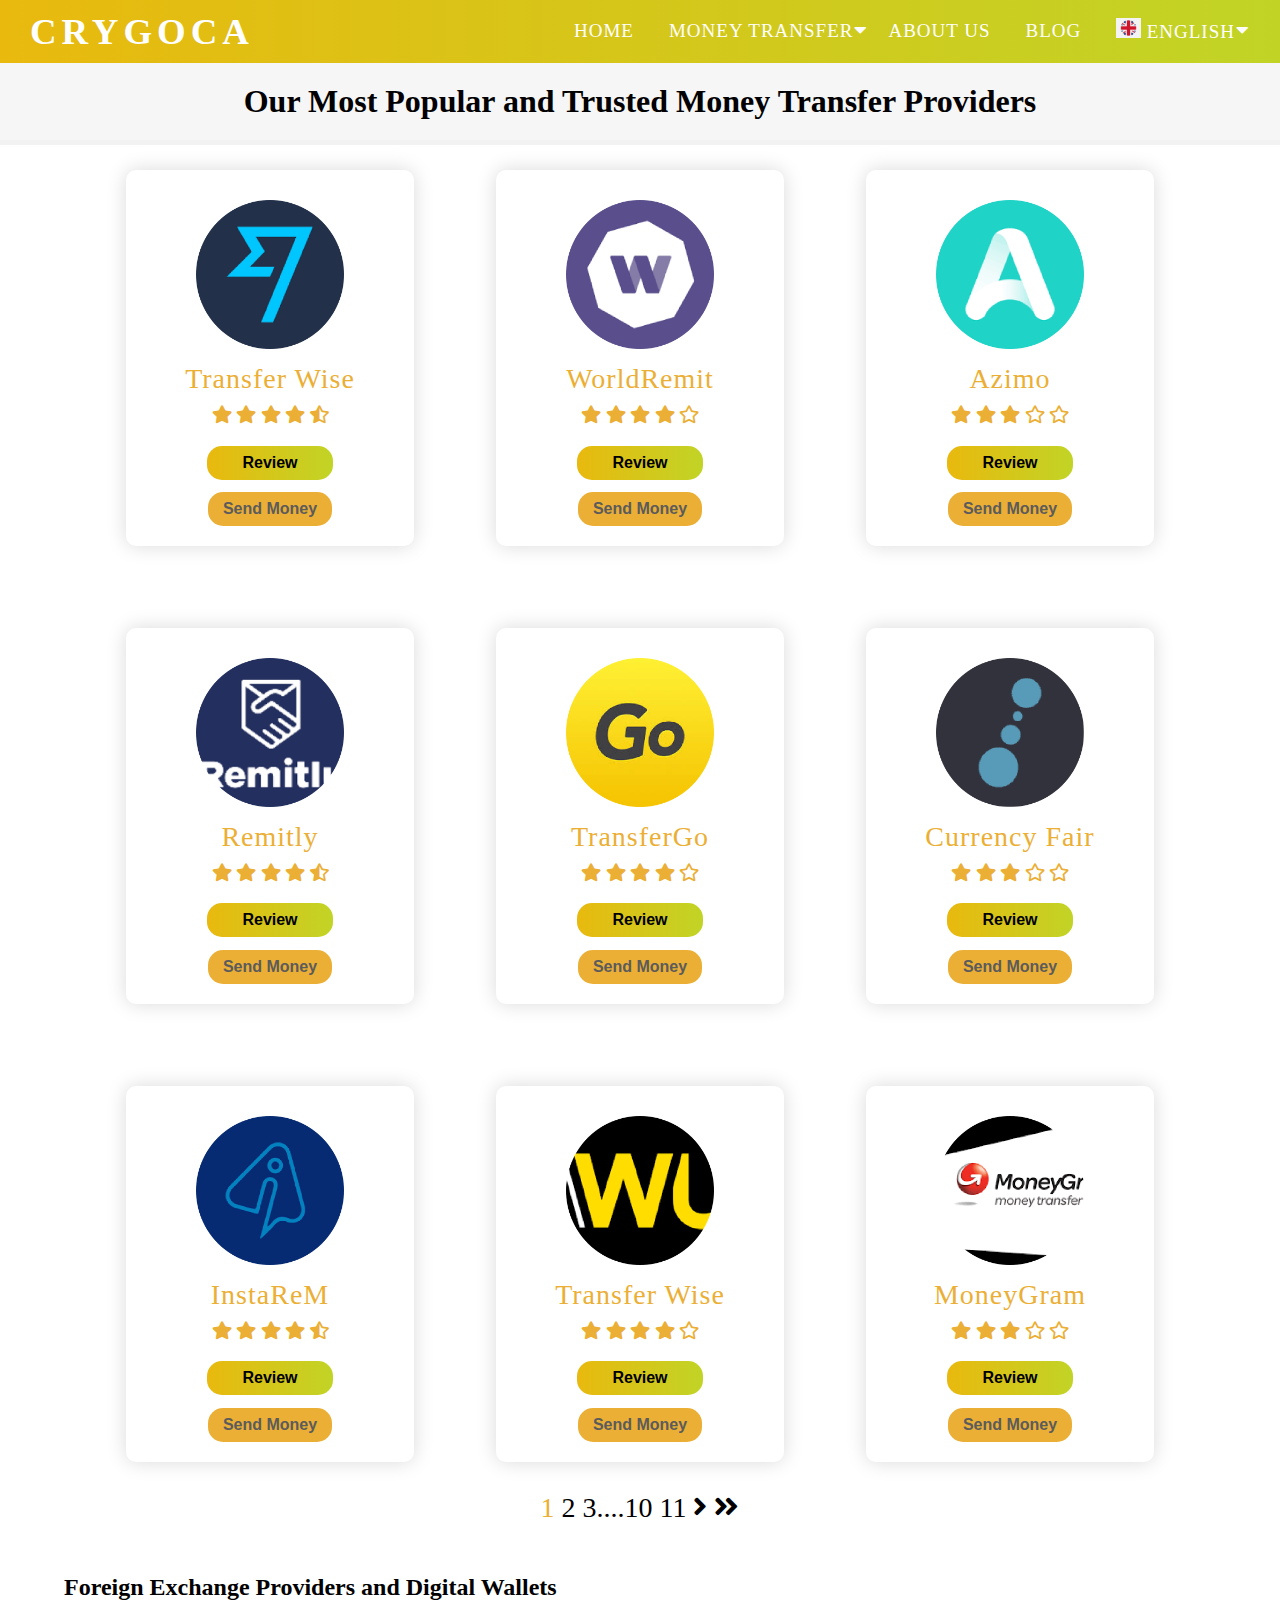
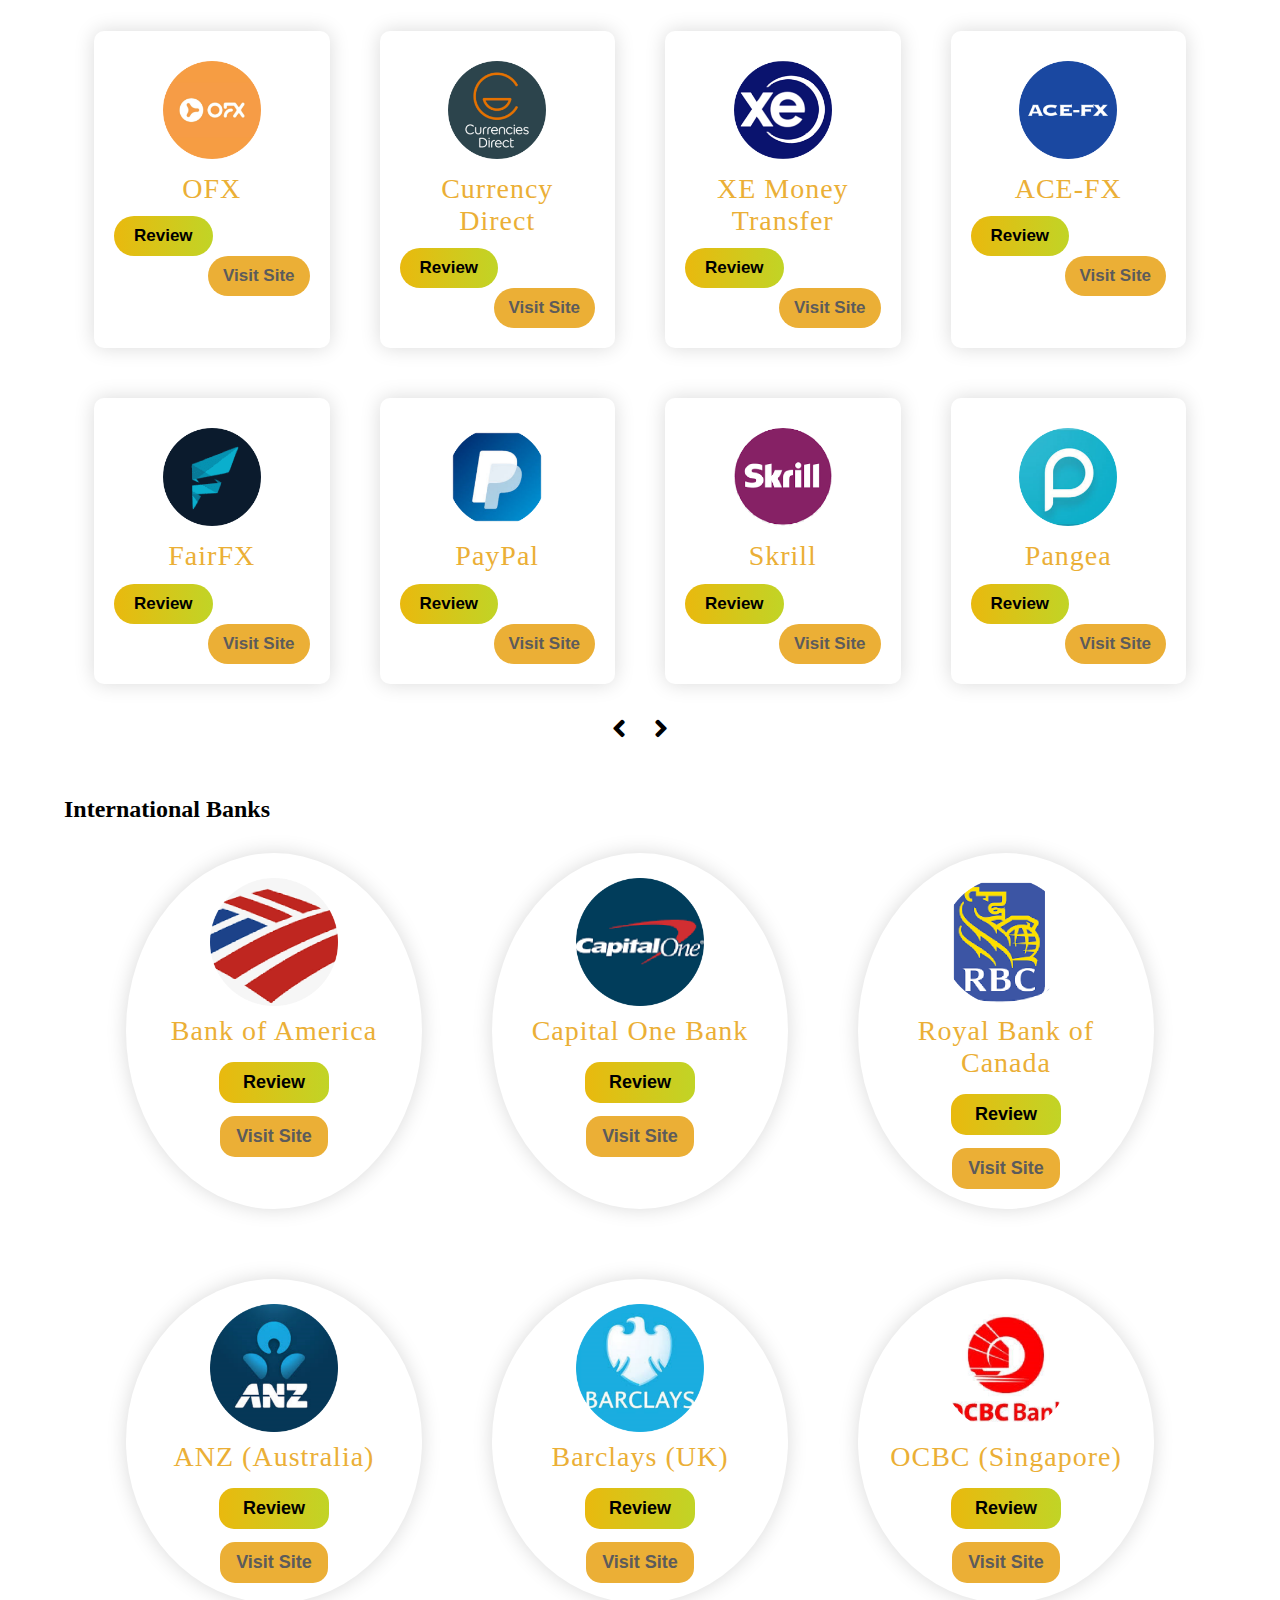
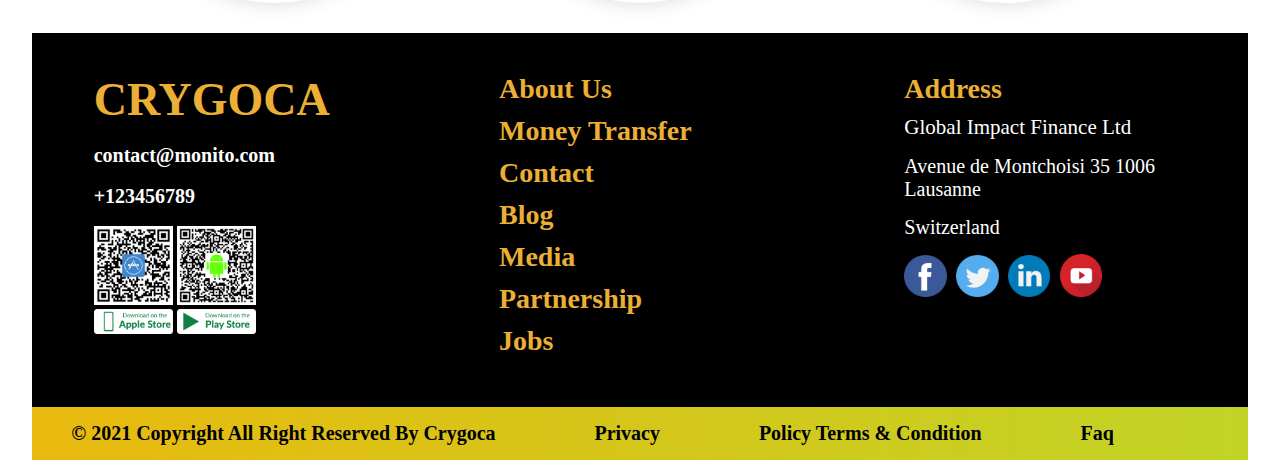
==== commit 20bfb2b5: "update files" ====
--- a/transferprovider.html
+++ b/transferprovider.html
@@ -322,6 +322,53 @@
       	</div>
     </div>
 
+<!-- SECTION 13 -->
+
+    <div class="container13">
+      <div class="row13">
+        <div class="col13">
+          <h1 class="footer-heading">CRYGOCA</h1>
+          <br>
+          <h5 class="text-white">contact@monito.com</h5>
+          <br>
+          <h5 class="text-white">+123456789</h5> 
+          <br>
+          <img src="images/bar-code1.png" class="footer-img">
+          <img src="images/bar-code2.png" class="footer-img">
+          <div>
+            <img src="images/store1.png" class="footer-img">
+            <img src="images/store2.png" class="footer-img">
+          </div>
+        </div>
+        <div class="col13">
+          <h3 class="explore-sub-heading">About Us</h3>
+          <h3 class="explore-sub-heading">Money Transfer</h3>
+          <h3 class="explore-sub-heading">Contact</h3>
+          <h3 class="explore-sub-heading">Blog</h3>
+          <h3 class="explore-sub-heading">Media</h3>
+          <h3 class="explore-sub-heading">Partnership</h3>
+          <h3 class="explore-sub-heading">Jobs</h3>
+        </div>
+        <div class="col13">
+          <h2 class="explore-sub-heading">Address</h2>
+          <div class="address">Global Impact Finance Ltd</div>
+          <div class="address2">Avenue de Montchoisi 35 1006 Lausanne</div>
+          <div class="address2">Switzerland</div>
+          <div class="mt-3">
+            <img src="images/facebook.png" class="social-media">
+            <img src="images/twitter.png" class="social-media">
+            <img src="images/linkedin.png" class="social-media">
+            <img src="images/youtube.png" class="social-media">
+          </div>
+        </div>
+      </div>
+      <div class="row13-2">
+        <li class="footer-list">© 2021 Copyright All Right Reserved By Crygoca</li>
+        <li class="footer-list">Privacy</li>
+        <li class="footer-list">Policy Terms & Condition</li>
+        <li class="footer-list">Faq</li>
+      </div>
+    </div>
 
   </body>
 </html>--- a/styles.css
+++ b/styles.css
@@ -694,12 +694,12 @@
       font-size: 17px;
       font-weight: bold;
       text-align: center;
-      width: 50%;
+      width: 85%;
       margin: auto auto;
     }
 
     .container6-1{
-      width: 85%;
+      width: 90%;
       margin: auto;
     }
 
@@ -712,7 +712,7 @@
 
     .col6-1{
       flex-basis: 25%;
-      min-width: 20rem;
+      min-width: 18rem;
       margin-top: 2rem;
       margin-bottom: 1rem;
       text-align: center;
@@ -760,7 +760,7 @@
 
     .col7-1{
       flex-basis: 25%;
-      min-width: 20rem;
+      min-width: 18rem;
       margin-top: 2rem;
       margin-bottom: 1rem;
       text-align: center;
@@ -849,7 +849,7 @@
     }
 
     .row9-1{
-      width: 70%;
+      width: 85%;
       margin: 50px auto;
       padding-top: 40px;
     }
@@ -913,7 +913,7 @@
     }
 
     .row10-1{
-      width: 60%;
+      width: 85%;
       margin: auto auto;
     }
 
@@ -2316,132 +2316,132 @@
     @media screen and (max-width: 767px){
 
 		.nav-icon #open {
-		display: block;
+			display: block;
 		}
 
 		.main-nav {
-		position: absolute;
-		left: 0;
-		top: 48px;
-		padding: 0;
-		background-image: linear-gradient(to right, #e9b90e , #c1d426);
-		z-index: 100;
-		overflow: auto;
-		width: 100%;
-		transition: all 0.5s ease-out;
-		transform: translateY(-150%);
-		border-bottom-left-radius: 30px;
+			position: absolute;
+			left: 0;
+			top: 48px;
+			padding: 0;
+			background-image: linear-gradient(to right, #e9b90e , #c1d426);
+			z-index: 100;
+			overflow: auto;
+			width: 100%;
+			transition: all 0.5s ease-out;
+			transform: translateY(-150%);
+			border-bottom-left-radius: 30px;
 		}
 
 		.main-nav .dropdown .drop-menu{
-		float: none;
-		margin: 0 !important;
+			float: none;
+			margin: 0 !important;
 		}
 
 		.main-nav .dropdown .drop-menu .item{
-		padding: 10px 60px;
-		font-size: 18px;
-		text-align: left;
-		font-family: "ubuntu";
+			padding: 10px 60px;
+			font-size: 18px;
+			text-align: left;
+			font-family: "ubuntu";
 		}
 
 		.main-nav .dropdown .dropdown .drop-menu {
-		font-size: 15px;
-		text-align: left;
-		padding: 10px 65px;
-		font-family: all;
+			font-size: 15px;
+			text-align: left;
+			padding: 10px 65px;
+			font-family: all;
 		}
 
 		.main-nav > .dropdown > .drop-menu:hover > .item{
-		background: #e9b90e;
-		color: #fff;
+			background: #e9b90e;
+			color: #fff;
 		}
 
 		.main-nav .dropdown .dropdown{
-		position: static;
-		pointer-events: auto;
-		opacity: 1;
-		height: 0;
-		overflow: hidden;
+			position: static;
+			pointer-events: auto;
+			opacity: 1;
+			height: 0;
+			overflow: hidden;
 		}
 
 		.main-nav .dropdown .dropdown li .item{
-		padding-left: 30px;
+			padding-left: 30px;
 		}
 
 		.anchor-item{
-		margin-left: 3%;
-		font-size: 20px;
-		color: #000;
+			margin-left: 3%;
+			font-size: 20px;
+			color: #000;
 		}
 
 		.anchor-item2{
-		font-size: 17px;
+			font-size: 17px;
 		}
 
 		.main-nav .dropdown .dropdown .dropdown .drop-menu .item{
-		padding-left: 60px;
+			padding-left: 60px;
 		}
 
 		.main-nav .dropdown .dropdown .dropdown .dropdown .drop-menu .item{
-		padding-left: 90px;
+			padding-left: 90px;
 		}
 
 		.main-nav .dropdown .dropdown .drop-menu i{
-		transform: rotate(0deg);
-		position: absolute;
-		right: 10px;
+			transform: rotate(0deg);
+			position: absolute;
+			right: 10px;
 		}
 
 		.main-nav .dropdown .drop-menu:hover > #caret{
-		color: #fff;
-		transition: all 0.3s ease-out;
-		transform: rotate(180deg);
-		margin-top: 2px;
-		margin-right: 6px;
+			color: #fff;
+			transition: all 0.3s ease-out;
+			transform: rotate(180deg);
+			margin-top: 2px;
+			margin-right: 6px;
 		}
 
 		.main-nav .dropdown .drop-menu:hover > .dropdown{
-		height: auto;
+			height: auto;
 		}
 
 		#navTrigger{
-		opacity: 0;
-		position: absolute;
-		width: 0;
-		height: 0;
-		margin: 0;  
+			opacity: 0;
+			position: absolute;
+			width: 0;
+			height: 0;
+			margin: 0;  
 		}
 
 		#navTrigger:checked ~ .main-nav{
-		  transform: translateX(0%);
+			transform: translateX(0%);
 		}
 
 		#navTrigger:checked ~ .nav-icon #open {
-		display: none;
+			display: none;
 		} 
 
 		#navTrigger:checked + .nav-icon #close {
-		  display: block;
+			display: block;
 		}
 
 		.main-nav .dropdown .drop-menu .item::before {
-		content: '';
-		position: relative;
+			content: '';
+			position: relative;
 		}
 
 		.row, .row3, .row4, .row6, .row8{
-		flex-direction: column;
+			flex-direction: column;
 		}
 
 		/*BANNER*/
 
 		.title{
-		font-size: 1.6em;
+			font-size: 1.6em;
 		}
 
 		.sub-title{
-		font-size: 1.4em;
+			font-size: 1.4em;
 		}
 
 		/*============================*/
@@ -2449,38 +2449,38 @@
 		/*SECTION 2*/
 
 		.row2-head{
-		font-size: 20px;
+			font-size: 20px;
 		}
 
 		.row2-sub-head{
-		font-size: 30px;
+			font-size: 30px;
 		} 
 
 
 		/*SECTION 3*/
 
 		.row3-title{
-		font-size: 25px;
+			font-size: 25px;
 		}
 
 		.row3-title::after{
-		display: none;
+			display: none;
 		}
 
 		.row3-subtitle{
-		font-size: 20px;
+			font-size: 20px;
 		}
 
 		.row3-text{
-		font-size: 20px;
+			font-size: 20px;
 		}
 
 		.agency-btn{
-		font-size: 14px;
+			font-size: 13px;
 		}
 
 		.review-btn{
-		font-size: 14px;
+			font-size: 14px;
 		}
 
 		/*=============================*/
@@ -2488,18 +2488,22 @@
 		/*SECTION 5*/
 
 		.row5, .row10-2, .row11-2{
-		grid-template-columns: 1fr;
+			grid-template-columns: 1fr;
+		}
+
+		.feature-btn{
+			font-size: 12px;
 		}
 
       	/*====== MONEY TRANSFER PAGE ======*/
 
       	.section-row, .section-row3, .section-row3-1{
-	      flex-direction: column;
+	    	flex-direction: column;
 	    }
 
 	    .section-row3-1{
-	      margin: auto auto;
-	      width: 90%;
+	    	margin: auto auto;
+	    	width: 90%;
 	    }
 
 	    .section-col3>p {
@@ -2516,10 +2520,22 @@
         	grid-template-columns: 1fr;
       	}
 
+      	.transferwise-heading{
+      		font-size: 20px;
+      	}
+
+      	.bank-review{
+      		font-size: 12px;
+      	}
+
+      	.bank-visit{
+      		font-size: 12px;
+      	}
+
       	/*TRANSFER WISE PAGE*/
 
       	.twise-header{
-		   float: none;
+		   	float: none;
     		margin-right: 0;
 		}
 
